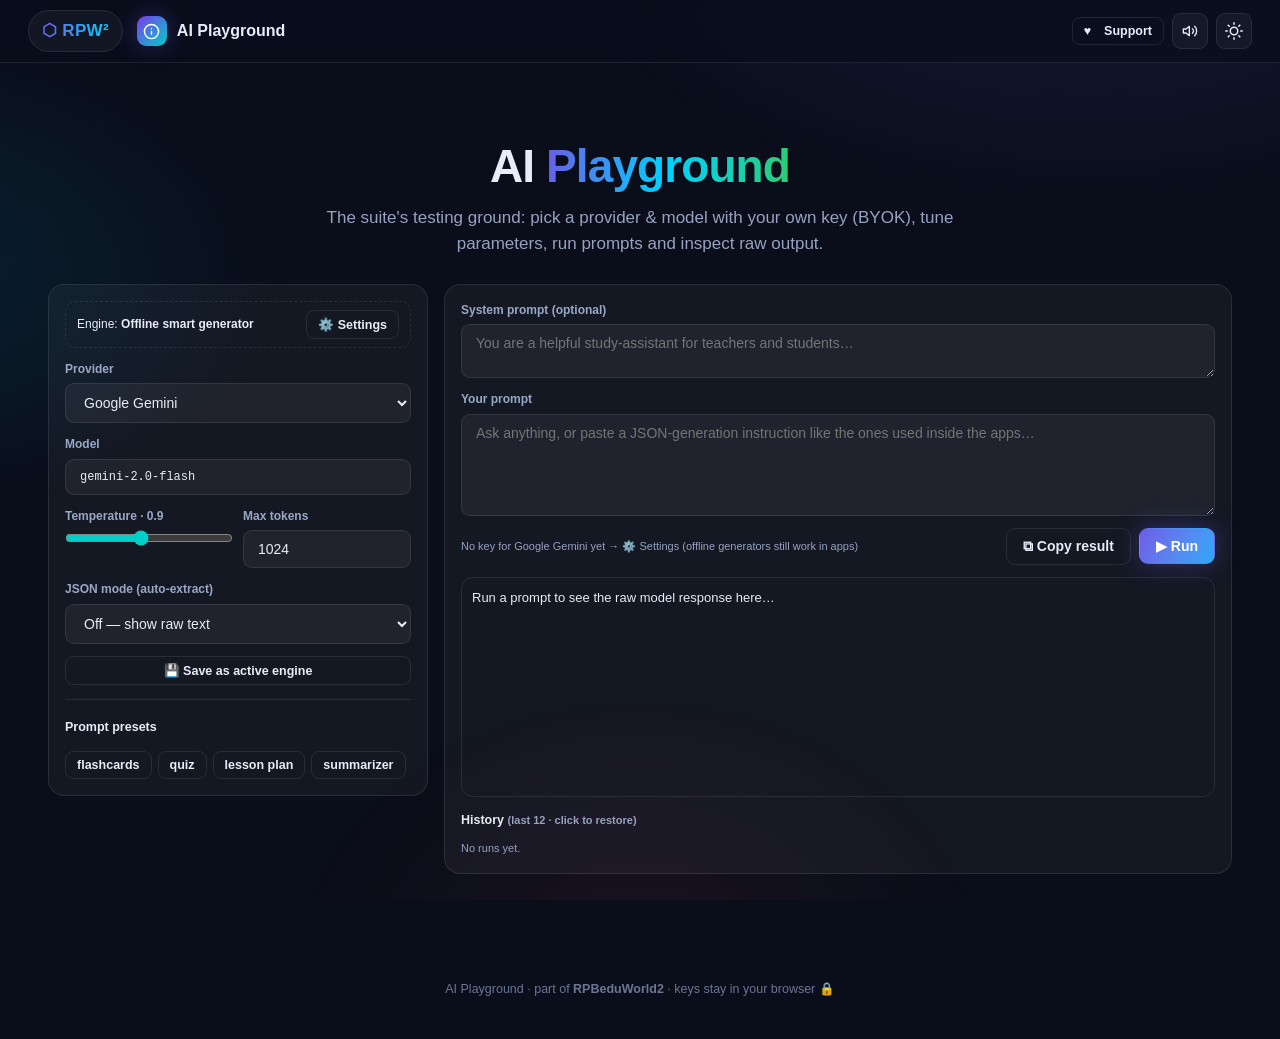
==== apps/ai-playground/index.html @ c5937f68 "publish: suite update 2026-08-23 15:46" ====
<!DOCTYPE html>
<html lang="en" data-theme="dark" style="--app-hue1:#7c3aed;--app-hue2:#00cec9">
<head>
<meta charset="UTF-8">
<meta name="viewport" content="width=device-width, initial-scale=1.0">
<title>AI Playground · RPBeduWorld2</title>
<meta name="description" content="Test AI providers, models and prompts — the RPBeduWorld2 generation testing ground.">
<link rel="icon" href="../../shared/favicon.svg">
<link rel="stylesheet" href="../../shared/rpw2.css">
<style>
 .pg-wrap{display:grid;grid-template-columns:minmax(280px,380px) 1fr;gap:16px;align-items:start}
 @media(max-width:860px){.pg-wrap{grid-template-columns:1fr}}
 .pg-card{background:var(--panel);border:1px solid var(--glass-brd);border-radius:16px;padding:16px}
 .pg-out{min-height:220px;white-space:pre-wrap;font-size:13.5px;line-height:1.6}
 .pg-mono{font-family:ui-monospace,SFMono-Regular,Menlo,monospace;font-size:12px}
 .pg-metrics{display:flex;flex-wrap:wrap;gap:8px;margin-top:10px}
 .pg-chip{font-size:11px;padding:3px 10px;border-radius:99px;border:1px solid var(--glass-brd);color:var(--muted)}
 #pgResp.err{color:#ff9bad}
 .pg-hist{max-height:180px;overflow:auto;display:flex;flex-direction:column;gap:6px;margin-top:8px}
 .pg-hitem{padding:8px 10px;border-radius:10px;background:rgba(255,255,255,.04);border-left:3px solid var(--app-hue1);cursor:pointer;font-size:12px}
 .pg-hitem:hover{background:rgba(255,255,255,.08)}
 input[type=range]{accent-color:#00cec9;width:100%}
</style>
</head>
<body>
<header class="rpw-topbar">
  <a class="rpw-home" href="../../index.html"><b>⬡ RPW²</b></a>
  <div class="rpw-app-title"></div>
  <div class="rpw-topbar-actions"><button class="rpw-theme-toggle" aria-label="Toggle theme"></button></div>
</header>
<main class="rpw-container">
 <section class="rpw-hero rpw-rise">
   <h1>AI <span class="grad">Playground</span></h1>
   <p>The suite's testing ground: pick a provider &amp; model with your own key (BYOK), tune parameters, run prompts and inspect raw output.</p>
 </section>

 <div class="pg-wrap">
  <!-- LEFT: configuration -->
  <div class="pg-card">
    <div class="ai-status"><span>Engine: <b id="engLbl"></b></span>
      <button class="rpw-btn sm ghost" id="btnSettings">⚙️ Settings</button></div>
    <div class="ai-row"><label>Provider</label>
      <select class="rpw-input" id="provSel"></select></div>
    <div class="ai-row" id="baseRow" style="display:none"><label>Custom base URL</label>
      <input class="rpw-input pg-mono" id="baseUrl" placeholder="https://host.example/v1"></div>
    <div class="ai-row"><label>Model</label>
      <input class="rpw-input pg-mono" id="modelInp" list="modelList" placeholder="model-id">
      <datalist id="modelList"></datalist></div>
    <div class="ai-grid2">
      <div class="ai-row"><label>Temperature · <span id="tempVal">0.9</span></label>
        <input type="range" id="tempRange" min="0" max="2" step="0.05" value="0.9"></div>
      <div class="ai-row"><label>Max tokens</label>
        <input class="rpw-input" type="number" id="maxTok" value="1024" min="32" max="8192"></div>
    </div>
    <div class="ai-row"><label>JSON mode (auto-extract)</label>
      <select class="rpw-input" id="jsonMode"><option value="no">Off — show raw text</option><option value="yes">On — parse JSON from reply</option></select></div>
    <button class="rpw-btn sm ghost" id="btnSaveCfg" style="width:100%">💾 Save as active engine</button>

    <hr style="border:none;border-top:1px solid var(--glass-brd);margin:14px 0">
    <b class="small">Prompt presets</b>
    <div class="row wrap mt-2" style="gap:6px" id="presets">
      <button class="rpw-btn sm ghost" data-pre='flashcards'>flashcards</button>
      <button class="rpw-btn sm ghost" data-pre='quiz'>quiz</button>
      <button class="rpw-btn sm ghost" data-pre='lesson'>lesson plan</button>
      <button class="rpw-btn sm ghost" data-pre='summarize'>summarizer</button>
    </div>
  </div>

  <!-- RIGHT: run area -->
  <div class="pg-card">
    <div class="ai-row"><label>System prompt (optional)</label>
      <textarea class="rpw-input" rows="2" id="sysP" placeholder="You are a helpful study-assistant for teachers and students…"></textarea></div>
    <div class="ai-row"><label>Your prompt</label>
      <textarea class="rpw-input" rows="5" id="userP" placeholder="Ask anything, or paste a JSON-generation instruction like the ones used inside the apps…"></textarea></div>
    <div class="row spread">
      <span class="tiny muted" id="hintLbl"></span>
      <div class="row" style="gap:8px">
        <button class="rpw-btn ghost" id="btnCopy">⧉ Copy result</button>
        <button class="rpw-btn primary" id="btnRun">▶ Run</button>
      </div>
    </div>
    <div class="ai-out pg-out mt-2" id="pgResp" style="margin-top:12px">Run a prompt to see the raw model response here…</div>
    <div class="pg-metrics" id="metrics"></div>

    <b class="small mt-3">History <span class="tiny muted">(last 12 · click to restore)</span></b>
    <div class="pg-hist" id="histBox"></div>
  </div>
 </div>
</main>
<footer class="rpw-footer">AI Playground · part of <b>RPBeduWorld2</b> · keys stay in your browser 🔒</footer>
<script src="../../shared/rpw2.js"></script>
<script src="../../shared/rpw2ai.js"></script>
<script src="../../shared/rpw2support.js"></script>
<script>
(function(){
"use strict";
const $=s=>document.querySelector(s);
RPW2.initTopbar("AI Playground","sparkles");
const {PROVIDERS,CFG}=RPW2.AI;

/* ---------- config controls ---------- */
const provSel=$("#provSel");
provSel.innerHTML=Object.entries(PROVIDERS).map(([id,p])=>
 `<option value="${id}" ${id===CFG.provider?"selected":""}>${p.name}${RPW2.AI.hasKey(id)?"  ✓":""}</option>`).join("");
function paintProv(){
 const p=provSel.value,P=PROVIDERS[p];
 $("#baseRow").style.display=p==="custom"?"block":"none";
 $("#modelList").innerHTML=P.models.map(m=>`<option value="${m}">`).join("");
 if(!$("#modelInp").value.trim()||$("#modelInp").dataset.forp!==p){
   $("#modelInp").value=(CFG.models[p]||CFG.defaults[p]||"");
   $("#modelInp").dataset.forp=p;
 }
 const key=CFG.keys[p]||"";
 $("#hintLbl").textContent=key?("Key loaded ✓ — requests go to "+P.name):("No key for "+P.name+" yet → ⚙️ Settings (offline generators still work in apps)");
 paintEng();
}
function paintEng(){ $("#engLbl").textContent=RPW2.AI.activeLabel(); }
provSel.onchange=paintProv;
$("#baseUrl").value=CFG.baseUrl||"";
$("#tempRange").oninput=e=>$("#tempVal").textContent=e.target.value;
paintProv();

$("#btnSettings").onclick=()=>RPW2.AI.settingsModal(()=>{paintProv();paintEng();
 provSel.innerHTML=Object.entries(PROVIDERS).map(([id,p])=>`<option value="${id}" ${id===CFG.provider?"selected":""}>${p.name}${RPW2.AI.hasKey(id)?"  ✓":""}</option>`).join("");paintProv();});
$("#btnSaveCfg").onclick=()=>{
 const p=provSel.value;
 CFG.provider=p;CFG.keys[p]=((CFG.keys[p]||"")); // key managed in settings
 CFG.models[p]=$("#modelInp").value.trim()||CFG.defaults[p]||"";
 CFG.baseUrl=$("#baseUrl").value.trim();
 RPW2.store.set("ai.provider",p);RPW2.store.set("ai.models",CFG.models);RPW2.store.set("ai.baseUrl",CFG.baseUrl);
 RPW2.toast("Active engine saved: "+PROVIDERS[p].name+" · "+(CFG.models[p]||"—"),"ok");paintEng();
};

/* ---------- presets ---------- */
const PRESETS={
 flashcards:{u:'Create 5 flashcards about "Photosynthesis". Respond ONLY with a JSON array of {"front":"...","back":"..."}.',s:"You are an expert educator.",j:"yes"},
 quiz:{u:'Write 4 multiple-choice questions about "World War II causes". Respond ONLY as JSON array of {"q":"...","answer":"...","wrongs":["","",""]}.',s:"You are an expert educator.",j:"yes"},
 lesson:{u:'Draft a mini lesson plan on "Supply and demand": objectives, hook, direct instruction, practice, exit ticket.',s:"You are a curriculum designer.",j:"no"},
 summarize:{u:'Summarize: Photosynthesis converts light energy into chemical energy stored in glucose. Chlorophyll absorbs light, water is split, oxygen is released, and carbon dioxide is fixed into sugars.',s:"",j:"no"}
};
document.querySelectorAll("#presets [data-pre]").forEach(b=>{
 b.onclick=()=>{const k=b.dataset.pre,p=PRESETS[k];
  $("#userP").value=p.u;$("#sysP").value=p.s;$("#jsonMode").value=p.j;};
});

/* ---------- history ---------- */
const HK="rpw2.ai.playground.history";
let hist=RPW2.store.get(HK,[]);
function paintHist(){
 $("#histBox").innerHTML=hist.length?hist.map((h,i)=>
  `<div class="pg-hitem" data-i="${i}"><b>${h.provider}·${h.model}</b> <span class="tiny muted">${h.ms}ms</span><br><span class="muted">${String(h.prompt).slice(0,80).replace(/</g,"&lt;")}…</span></div>`).join("")
  :'<span class="tiny muted">No runs yet.</span>';
 document.querySelectorAll(".pg-hitem").forEach(el=>el.onclick=()=>{
  const h=hist[+el.dataset.i];
  $("#userP").value=h.prompt;$("#sysP").value=h.sys||"";
  $("#pgResp").textContent=h.resp;$("#pgResp").className="ai-out pg-out"+(h.err?" err":"");
  $("#metrics").innerHTML=`<span class="pg-chip">${h.provider}</span><span class="pg-chip">${h.model}</span><span class="pg-chip">${h.ms} ms</span>`;
 });
}
paintHist();

/* ---------- run ---------- */
let lastResp="";
async function run(){
 const btn=$("#btnRun");btn.disabled=true;btn.innerHTML='<span class="ai-spin"></span>Running…';
 const resp=$("#pgResp");resp.className="ai-out pg-out";resp.textContent="Thinking…";
 $("#metrics").innerHTML="";
 const t0=performance.now(),p=provSel.value;
 try{
  const txt=await RPW2.AI.callLLM($("#userP").value,{
   provider:p,model:$("#modelInp").value.trim()||undefined,
   system:$("#sysP").value.trim()||undefined,
   temperature:+$("#tempRange").value,maxTokens:+$("#maxTok").value||1024});
  const ms=Math.round(performance.now()-t0);
  let out=txt;
  if($("#jsonMode").value==="yes"){
   try{out=JSON.stringify(RPW2.AI.extractJSON(txt),null,2);}catch(e){out+="\n\n⚠ Could not parse JSON ("+e.message+") — showing raw.";}
  }
  resp.textContent=out;lastResp=out;
  $("#metrics").innerHTML=`<span class="pg-chip">${PROVIDERS[p].name}</span><span class="pg-chip pg-mono">${$("#modelInp").value.trim()}</span><span class="pg-chip">${ms} ms</span><span class="pg-chip">${txt.length} chars</span>`;
  hist.unshift({provider:p,model:$("#modelInp").value.trim(),ms,prompt:$("#userP").value.slice(0,400),sys:$("#sysP").value.slice(0,300),resp:out.slice(0,4000),err:false});
 }catch(e){
  const ms=Math.round(performance.now()-t0);
  resp.className="ai-out pg-out err";resp.textContent="✖ "+e.message+"\n\nTips:\n• Check the key & model id in ⚙️ Settings\n• Free tiers rate-limit — wait and retry\n• OpenRouter lists models ending in \":free\"";
  $("#metrics").innerHTML=`<span class="pg-chip">${PROVIDERS[p].name}</span><span class="pg-chip">${ms} ms</span><span class="pg-chip">failed</span>`;
  hist.unshift({provider:p,model:$("#modelInp").value.trim(),ms,prompt:$("#userP").value.slice(0,400),sys:"",resp:e.message,err:true});
 }
 hist=hist.slice(0,12);RPW2.store.set(HK,hist);paintHist();
 btn.disabled=false;btn.textContent="▶ Run";
}
$("#btnRun").onclick=run;
document.addEventListener("keydown",e=>{
 if((e.metaKey||e.ctrlKey)&&e.key==="Enter")run();
});
$("#btnCopy").onclick=()=>{if(lastResp){navigator.clipboard.writeText(lastResp);RPW2.toast("Result copied","ok");}};
})();
</script>
</body>
</html>
---- shared/rpw2.css ----
/* ============================================================
   RPBeduWorld2 Design System — rpw2.css v1.0
   Dark-first · glass · gradients · zero dependencies
   ============================================================ */

:root {
  --rpw-font: -apple-system, BlinkMacSystemFont, "Segoe UI", Roboto, "Helvetica Neue", Arial, sans-serif;
  --rpw-mono: ui-monospace, SFMono-Regular, "SF Mono", Menlo, Consolas, monospace;
  --rpw-radius: 14px;
  --rpw-radius-sm: 9px;
  --rpw-radius-lg: 22px;
  --rpw-accent: #6c5ce7;
  --rpw-accent-2: #00d2ff;
  --rpw-ok: #2ecc71;
  --rpw-warn: #f39c12;
  --rpw-err: #ff4d6d;
}

html[data-theme="dark"] {
  --bg: #0a0e1a;
  --bg-2: #0f1526;
  --panel: rgba(255,255,255,.045);
  --panel-solid: #141b30;
  --glass-brd: rgba(255,255,255,.09);
  --txt: #e8ecf8;
  --txt-2: #98a2c0;
  --txt-3: #6b7694;
  --hover: rgba(255,255,255,.06);
  --shadow: 0 10px 40px rgba(0,0,0,.45);
  --glow: 0 0 24px rgba(108,92,231,.35);
  --input-bg: rgba(255,255,255,.05);
  color-scheme: dark;
}
html[data-theme="light"] {
  --bg: #f3f5fb;
  --bg-2: #ffffff;
  --panel: rgba(255,255,255,.75);
  --panel-solid: #ffffff;
  --glass-brd: rgba(20,30,60,.10);
  --txt: #1a2138;
  --txt-2: #55607e;
  --txt-3: #8a93ad;
  --hover: rgba(20,30,60,.05);
  --shadow: 0 10px 32px rgba(30,40,80,.12);
  --glow: 0 0 24px rgba(108,92,231,.18);
  --input-bg: rgba(20,30,60,.04);
  color-scheme: light;
}

* { box-sizing: border-box; margin: 0; padding: 0; }
html { scroll-behavior: smooth; }
body {
  font-family: var(--rpw-font);
  background: var(--bg);
  color: var(--txt);
  min-height: 100vh;
  line-height: 1.55;
  -webkit-font-smoothing: antialiased;
  transition: background .35s ease, color .35s ease;
}
body::before {
  content: ""; position: fixed; inset: 0; z-index: -1; pointer-events: none;
  background:
    radial-gradient(900px 500px at 85% -10%, rgba(108,92,231,.16), transparent 60%),
    radial-gradient(700px 420px at -10% 30%, rgba(0,210,255,.10), transparent 60%),
    radial-gradient(600px 500px at 50% 110%, rgba(255,77,109,.07), transparent 60%);
}
html[data-theme="light"] body::before { opacity: .6; }

::selection { background: rgba(108,92,231,.45); color: #fff; }
a { color: var(--rpw-accent-2); text-decoration: none; }
a:hover { text-decoration: underline; }
img { max-width: 100%; }
button { font-family: inherit; }
:focus-visible { outline: 2px solid var(--rpw-accent); outline-offset: 2px; border-radius: 4px; }

@media (prefers-reduced-motion: reduce) {
  *, *::before, *::after { animation-duration: .01ms !important; transition-duration: .01ms !important; }
}

/* ---------- Scrollbar ---------- */
::-webkit-scrollbar { width: 11px; height: 11px; }
::-webkit-scrollbar-track { background: transparent; }
::-webkit-scrollbar-thumb { background: var(--glass-brd); border-radius: 8px; border: 3px solid transparent; background-clip: padding-box; }
::-webkit-scrollbar-thumb:hover { background: var(--txt-3); border: 3px solid transparent; background-clip: padding-box; }

/* ---------- Topbar ---------- */
.rpw-topbar {
  position: sticky; top: 0; z-index: 90;
  display: flex; align-items: center; gap: 14px;
  padding: 10px clamp(14px, 4vw, 28px);
  background: color-mix(in srgb, var(--bg) 78%, transparent);
  backdrop-filter: blur(16px) saturate(1.3);
  -webkit-backdrop-filter: blur(16px) saturate(1.3);
  border-bottom: 1px solid var(--glass-brd);
}
.rpw-home {
  display: inline-flex; align-items: center; gap: 8px;
  font-weight: 800; font-size: 15px; letter-spacing: .02em;
  color: var(--txt); text-decoration: none !important;
  padding: 7px 13px; border-radius: 999px;
  border: 1px solid var(--glass-brd); background: var(--panel);
  transition: transform .18s ease, box-shadow .18s ease;
  white-space: nowrap;
}
.rpw-home:hover { transform: translateY(-1px); box-shadow: var(--glow); }
.rpw-home b { background: linear-gradient(100deg, var(--rpw-accent), var(--rpw-accent-2)); -webkit-background-clip: text; background-clip: text; color: transparent; font-size: 17px; }
.rpw-app-title { display: flex; align-items: center; gap: 10px; font-weight: 700; font-size: 16px; min-width: 0; }
.rpw-app-title .t-icon { width: 30px; height: 30px; flex: none; display: grid; place-items: center; border-radius: 9px;
  background: linear-gradient(135deg, var(--app-hue1, var(--rpw-accent)), var(--app-hue2, var(--rpw-accent-2))); color: #fff; box-shadow: var(--glow); }
.rpw-topbar-actions { margin-left: auto; display: flex; align-items: center; gap: 8px; }

/* ---------- Layout ---------- */
.rpw-container { max-width: 1240px; margin: 0 auto; padding: clamp(16px, 3.5vw, 34px) clamp(14px, 4vw, 28px) 80px; }
.rpw-hero { text-align: center; padding: clamp(18px, 4vw, 44px) 8px clamp(14px, 3vw, 26px); }
.rpw-hero h1 { font-size: clamp(26px, 5vw, 46px); font-weight: 900; letter-spacing: -.02em; line-height: 1.12; }
.rpw-hero h1 .grad { background: linear-gradient(95deg, var(--rpw-accent) 0%, var(--rpw-accent-2) 50%, var(--rpw-ok) 100%); -webkit-background-clip: text; background-clip: text; color: transparent; }
.rpw-hero p { color: var(--txt-2); max-width: 720px; margin: 12px auto 0; font-size: clamp(14px, 2vw, 17px); }
.rpw-grid { display: grid; gap: 16px; grid-template-columns: repeat(auto-fill, minmax(250px, 1fr)); }

/* ---------- Panels / Cards ---------- */
.rpw-panel {
  background: var(--panel); border: 1px solid var(--glass-brd);
  border-radius: var(--rpw-radius-lg); padding: clamp(16px, 2.5vw, 24px);
  backdrop-filter: blur(14px); -webkit-backdrop-filter: blur(14px);
  box-shadow: var(--shadow);
}
.rpw-card {
  background: var(--panel); border: 1px solid var(--glass-brd);
  border-radius: var(--rpw-radius); padding: 18px;
  transition: transform .2s ease, box-shadow .25s ease, border-color .25s ease;
}
.rpw-card.clickable { cursor: pointer; }
.rpw-card.clickable:hover { transform: translateY(-4px); border-color: color-mix(in srgb, var(--rpw-accent) 45%, var(--glass-brd)); box-shadow: var(--glow), var(--shadow); }
.rpw-section-title { font-size: 19px; font-weight: 800; letter-spacing: -.01em; margin-bottom: 14px; display: flex; align-items: center; gap: 9px; }
.rpw-section-title small { font-weight: 500; color: var(--txt-2); font-size: 13px; }

/* ---------- Buttons ---------- */
.rpw-btn {
  display: inline-flex; align-items: center; justify-content: center; gap: 8px;
  padding: 9px 16px; border-radius: var(--rpw-radius-sm);
  border: 1px solid var(--glass-brd); background: var(--panel);
  color: var(--txt); font-size: 14px; font-weight: 650; cursor: pointer;
  transition: transform .15s ease, box-shadow .2s ease, background .2s ease, opacity .2s;
  user-select: none; white-space: nowrap;
}
.rpw-btn:hover { background: var(--hover); transform: translateY(-1px); }
.rpw-btn:active { transform: translateY(0) scale(.98); }
.rpw-btn:disabled { opacity: .45; cursor: not-allowed; transform: none; }
.rpw-btn.primary {
  background: linear-gradient(120deg, var(--rpw-accent), color-mix(in srgb, var(--rpw-accent-2) 65%, var(--rpw-accent)));
  border-color: transparent; color: #fff; box-shadow: var(--glow);
}
.rpw-btn.primary:hover { filter: brightness(1.12); }
.rpw-btn.danger { background: linear-gradient(120deg, var(--rpw-err), #c9184a); border-color: transparent; color: #fff; }
.rpw-btn.ok { background: linear-gradient(120deg, #16a085, var(--rpw-ok)); border-color: transparent; color: #fff; }
.rpw-btn.ghost { background: transparent; }
.rpw-btn.sm { padding: 6px 11px; font-size: 12.5px; border-radius: 8px; }
.rpw-btn.lg { padding: 13px 26px; font-size: 16px; border-radius: 13px; }
.rpw-btn.icon-only { padding: 8px; width: 36px; height: 36px; }
.rpw-btn-row { display: flex; flex-wrap: wrap; gap: 9px; align-items: center; }

/* ---------- Forms ---------- */
.rpw-input, .rpw-select, .rpw-textarea {
  width: 100%; padding: 10px 14px; font-size: 14px; font-family: inherit;
  color: var(--txt); background: var(--input-bg);
  border: 1px solid var(--glass-brd); border-radius: var(--rpw-radius-sm);
  transition: border-color .2s ease, box-shadow .2s ease;
}
.rpw-input:focus, .rpw-select:focus, .rpw-textarea:focus {
  outline: none; border-color: var(--rpw-accent);
  box-shadow: 0 0 0 3px color-mix(in srgb, var(--rpw-accent) 25%, transparent);
}
.rpw-textarea { resize: vertical; min-height: 96px; line-height: 1.6; }
.rpw-label { display: block; font-size: 12.5px; font-weight: 700; color: var(--txt-2); text-transform: uppercase; letter-spacing: .06em; margin: 0 0 6px 2px; }
.rpw-field { margin-bottom: 15px; }
.rpw-search-wrap { position: relative; flex: 1; min-width: 160px; }
.rpw-search-wrap svg { position: absolute; left: 12px; top: 50%; transform: translateY(-50%); color: var(--txt-3); pointer-events: none; }
.rpw-search-wrap .rpw-input { padding-left: 38px; }

/* ---------- Badges & Chips ---------- */
.rpw-badge {
  display: inline-flex; align-items: center; gap: 5px;
  font-size: 11.5px; font-weight: 800; letter-spacing: .03em; text-transform: uppercase;
  padding: 3px 10px; border-radius: 999px;
  background: color-mix(in srgb, var(--rpw-accent) 16%, transparent);
  color: color-mix(in srgb, var(--rpw-accent) 70%, var(--txt));
  border: 1px solid color-mix(in srgb, var(--rpw-accent) 30%, transparent);
}
.rpw-badge.ok { background: rgba(46,204,113,.13); color: #58d68d; border-color: rgba(46,204,113,.3); }
html[data-theme="light"] .rpw-badge.ok { color: #14804a; }
.rpw-badge.warn { background: rgba(243,156,18,.13); color: #f5b041; border-color: rgba(243,156,18,.3); }
html[data-theme="light"] .rpw-badge.warn { color: #9a6400; }
.rpw-badge.err { background: rgba(255,77,109,.12); color: #ff6b88; border-color: rgba(255,77,109,.3); }
html[data-theme="light"] .rpw-badge.err { color: #b31237; }
.rpw-chip {
  display: inline-flex; align-items: center; gap: 6px; padding: 5px 12px;
  font-size: 12.5px; font-weight: 600; border-radius: 999px; cursor: pointer;
  background: var(--input-bg); border: 1px solid var(--glass-brd); color: var(--txt-2);
  transition: all .18s ease;
}
.rpw-chip:hover { color: var(--txt); border-color: var(--rpw-accent); }
.rpw-chip.active { background: linear-gradient(120deg, var(--rpw-accent), var(--rpw-accent-2)); color: #fff; border-color: transparent; box-shadow: var(--glow); }

/* ---------- Modal ---------- */
.rpw-modal-backdrop {
  position: fixed; inset: 0; z-index: 200; display: grid; place-items: center; padding: 18px;
  background: rgba(5,8,18,.66); backdrop-filter: blur(6px); -webkit-backdrop-filter: blur(6px);
  animation: rpwFadeIn .18s ease;
}
.rpw-modal {
  width: 100%; max-width: 560px; max-height: min(86vh, 900px); overflow: auto;
  background: var(--panel-solid); border: 1px solid var(--glass-brd);
  border-radius: var(--rpw-radius-lg); box-shadow: var(--shadow);
  animation: rpwPopIn .22s cubic-bezier(.34,1.56,.64,1);
}
.rpw-modal-head { display: flex; align-items: center; justify-content: space-between; gap: 10px; padding: 18px 22px 0; }
.rpw-modal-head h3 { font-size: 18px; font-weight: 800; }
.rpw-modal-body { padding: 16px 22px 22px; }
@keyframes rpwFadeIn { from { opacity: 0; } }
@keyframes rpwPopIn { from { opacity: 0; transform: scale(.94) translateY(8px); } }

/* ---------- Toasts ---------- */
.rpw-toasts { position: fixed; bottom: 18px; left: 50%; transform: translateX(-50%); z-index: 300; display: flex; flex-direction: column; gap: 8px; align-items: center; pointer-events: none; width: min(92vw, 480px); }
.rpw-toast {
  display: flex; align-items: center; gap: 10px; width: 100%;
  padding: 11px 16px; border-radius: 12px; font-size: 14px; font-weight: 600;
  background: var(--panel-solid); border: 1px solid var(--glass-brd); box-shadow: var(--shadow);
  animation: rpwToastIn .25s cubic-bezier(.34,1.56,.64,1);
}
.rpw-toast.ok { border-left: 3px solid var(--rpw-ok); }
.rpw-toast.err { border-left: 3px solid var(--rpw-err); }
.rpw-toast.info { border-left: 3px solid var(--rpw-accent-2); }
.rpw-toast.leaving { animation: rpwToastOut .3s ease forwards; }
@keyframes rpwToastIn { from { opacity: 0; transform: translateY(16px) scale(.95); } }
@keyframes rpwToastOut { to { opacity: 0; transform: translateY(10px) scale(.97); } }

/* ---------- Stats / KPI ---------- */
.rpw-kpis { display: grid; gap: 12px; grid-template-columns: repeat(auto-fit, minmax(140px, 1fr)); }
.rpw-kpi { text-align: center; padding: 16px 10px; border-radius: var(--rpw-radius); background: var(--panel); border: 1px solid var(--glass-brd); }
.rpw-kpi .num { font-size: clamp(22px, 3vw, 30px); font-weight: 900; background: linear-gradient(120deg, var(--rpw-accent), var(--rpw-accent-2)); -webkit-background-clip: text; background-clip: text; color: transparent; line-height: 1.15; }
.rpw-kpi .lbl { font-size: 11.5px; font-weight: 700; color: var(--txt-2); text-transform: uppercase; letter-spacing: .07em; margin-top: 3px; }

/* ---------- Empty state ---------- */
.rpw-empty { text-align: center; padding: 48px 20px; color: var(--txt-2); }
.rpw-empty .big { font-size: 44px; margin-bottom: 10px; opacity: .8; }
.rpw-empty h3 { color: var(--txt); font-size: 17px; margin-bottom: 6px; }
.rpw-empty p { font-size: 14px; max-width: 400px; margin: 0 auto 16px; }

/* ---------- Progress ---------- */
.rpw-progress { height: 9px; border-radius: 99px; background: var(--input-bg); overflow: hidden; border: 1px solid var(--glass-brd); }
.rpw-progress > div { height: 100%; border-radius: 99px; background: linear-gradient(90deg, var(--rpw-accent), var(--rpw-accent-2)); transition: width .5s cubic-bezier(.22,1,.36,1); }

/* ---------- Tables ---------- */
.rpw-table { width: 100%; border-collapse: collapse; font-size: 13.5px; }
.rpw-table th { text-align: left; font-size: 11px; text-transform: uppercase; letter-spacing: .07em; color: var(--txt-2); padding: 8px 12px; border-bottom: 1px solid var(--glass-brd); }
.rpw-table td { padding: 10px 12px; border-bottom: 1px solid var(--glass-brd); }
.rpw-table tr:last-child td { border-bottom: none; }
.rpw-table tbody tr { transition: background .15s ease; }
.rpw-table tbody tr:hover { background: var(--hover); }

/* ---------- Tabs ---------- */
.rpw-tabs { display: flex; gap: 4px; flex-wrap: wrap; border-bottom: 1px solid var(--glass-brd); margin-bottom: 18px; overflow-x: auto; }
.rpw-tab {
  padding: 9px 16px; font-size: 13.5px; font-weight: 700; color: var(--txt-2);
  border: none; background: none; cursor: pointer; border-radius: 9px 9px 0 0;
  border-bottom: 2.5px solid transparent; transition: all .18s ease; white-space: nowrap;
}
.rpw-tab:hover { color: var(--txt); background: var(--hover); }
.rpw-tab.active { color: var(--txt); border-bottom-color: var(--rpw-accent); background: linear-gradient(to top, color-mix(in srgb, var(--rpw-accent) 12%, transparent), transparent); }

/* ---------- Utilities ---------- */
.row { display: flex; align-items: center; gap: 10px; }
.row.wrap { flex-wrap: wrap; }
.spread { justify-content: space-between; }
.grow { flex: 1; min-width: 0; }
.muted { color: var(--txt-2); }
.faint { color: var(--txt-3); }
.mono { font-family: var(--rpw-mono); }
.small { font-size: 12.5px; }
.tiny { font-size: 11px; }
.bold { font-weight: 700; }
.center { text-align: center; }
.mt-1 { margin-top: 6px; } .mt-2 { margin-top: 12px; } .mt-3 { margin-top: 20px; } .mt-4 { margin-top: 30px; }
.mb-1 { margin-bottom: 6px; } .mb-2 { margin-bottom: 12px; } .mb-3 { margin-bottom: 20px; }
.hidden { display: none !important; }
.truncate { overflow: hidden; text-overflow: ellipsis; white-space: nowrap; }
.grad-text { background: linear-gradient(100deg, var(--rpw-accent), var(--rpw-accent-2)); -webkit-background-clip: text; background-clip: text; color: transparent; }
.divider { height: 1px; background: var(--glass-brd); margin: 18px 0; border: none; }

/* ---------- Footer ---------- */
.rpw-footer { text-align: center; padding: 26px 16px 40px; color: var(--txt-3); font-size: 12.5px; }
.rpw-footer a { color: var(--txt-2); }

/* ---------- Animations ---------- */
@keyframes rpwRise { from { opacity: 0; transform: translateY(14px); } to { opacity: 1; transform: none; } }
.rpw-rise { animation: rpwRise .45s cubic-bezier(.22,1,.36,1) both; }
.rpw-rise:nth-child(2) { animation-delay: .05s; } .rpw-rise:nth-child(3) { animation-delay: .1s; }
.rpw-rise:nth-child(4) { animation-delay: .15s; } .rpw-rise:nth-child(5) { animation-delay: .2s; }
@keyframes rpwPulseGlow { 0%,100% { box-shadow: 0 0 18px rgba(108,92,231,.3);} 50% { box-shadow: 0 0 34px rgba(108,92,231,.6);} }
.rpw-pulse { animation: rpwPulseGlow 2.4s ease-in-out infinite; }
@keyframes rpwSpin { to { transform: rotate(360deg); } }
.rpw-spin { animation: rpwSpin .9s linear infinite; }

/* ---------- Print ---------- */
@media print {
  .rpw-topbar, .rpw-toasts, .no-print { display: none !important; }
  body { background: #fff; color: #000; }
  body::before { display: none; }
}
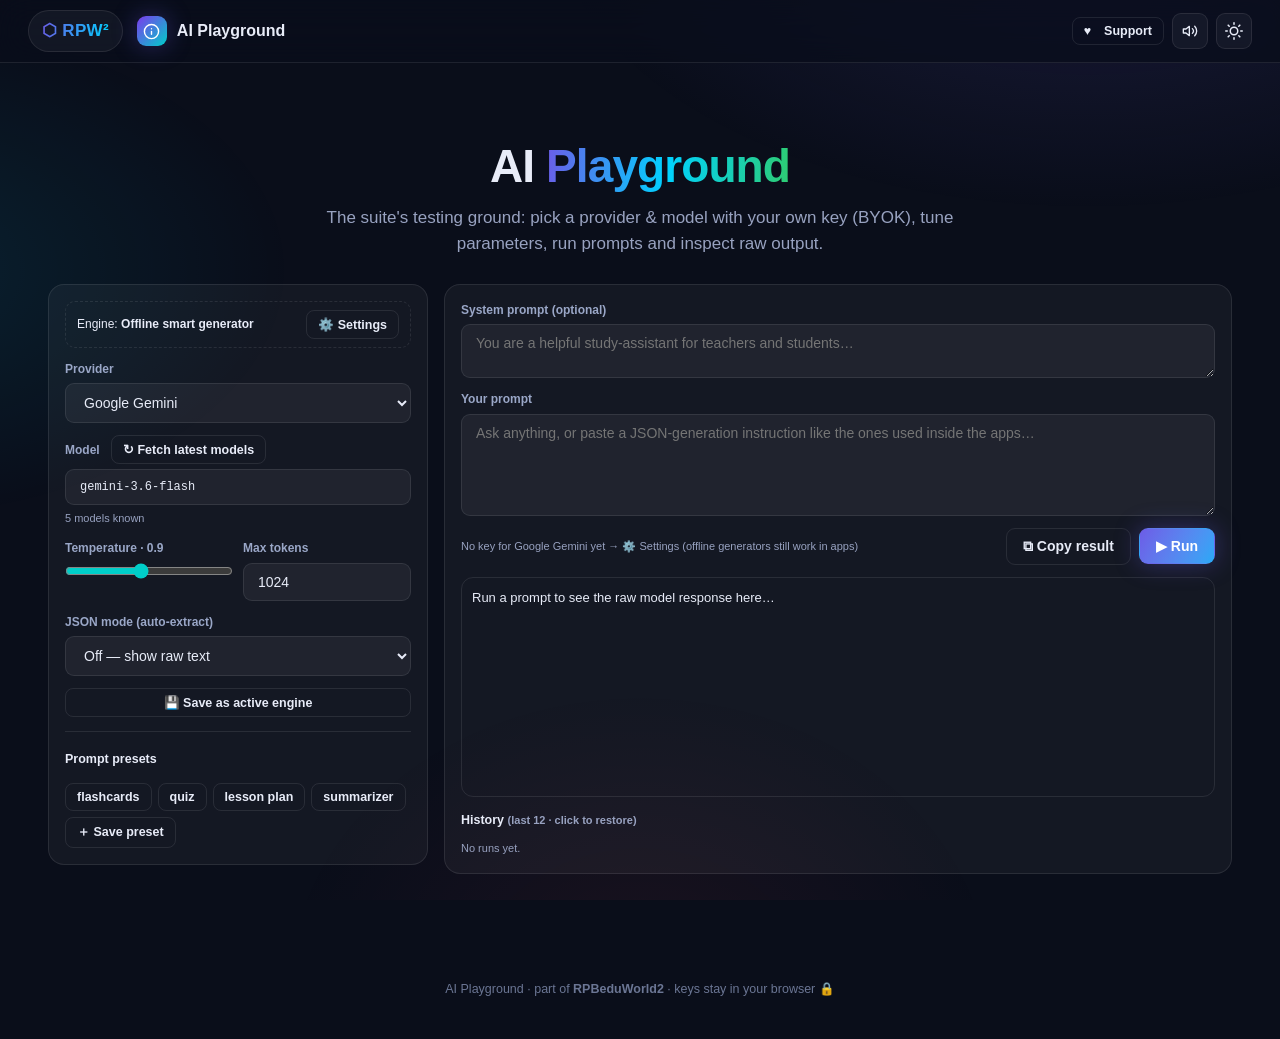
==== commit 79bc7b51: "publish: suite update 2026-08-23 17:13" ====
--- a/apps/ai-playground/index.html
+++ b/apps/ai-playground/index.html
@@ -43,9 +43,10 @@
       <select class="rpw-input" id="provSel"></select></div>
     <div class="ai-row" id="baseRow" style="display:none"><label>Custom base URL</label>
       <input class="rpw-input pg-mono" id="baseUrl" placeholder="https://host.example/v1"></div>
-    <div class="ai-row"><label>Model</label>
+    <div class="ai-row"><label>Model <button class="rpw-btn sm ghost" id="btnFetchMdl" style="margin-left:8px">↻ Fetch latest models</button></label>
       <input class="rpw-input pg-mono" id="modelInp" list="modelList" placeholder="model-id">
-      <datalist id="modelList"></datalist></div>
+      <datalist id="modelList"></datalist>
+      <div class="tiny muted" id="mdlInfo"></div></div>
     <div class="ai-grid2">
       <div class="ai-row"><label>Temperature · <span id="tempVal">0.9</span></label>
         <input type="range" id="tempRange" min="0" max="2" step="0.05" value="0.9"></div>
@@ -63,6 +64,7 @@
       <button class="rpw-btn sm ghost" data-pre='quiz'>quiz</button>
       <button class="rpw-btn sm ghost" data-pre='lesson'>lesson plan</button>
       <button class="rpw-btn sm ghost" data-pre='summarize'>summarizer</button>
+      <button class="rpw-btn sm ghost" id="btnSavePre" title="Save current system+user prompts & JSON mode as a preset (shift-click a saved preset to delete)">＋ Save preset</button>
     </div>
   </div>
 
@@ -105,7 +107,7 @@
 function paintProv(){
  const p=provSel.value,P=PROVIDERS[p];
  $("#baseRow").style.display=p==="custom"?"block":"none";
- $("#modelList").innerHTML=P.models.map(m=>`<option value="${m}">`).join("");
+ fillModels(p);
  if(!$("#modelInp").value.trim()||$("#modelInp").dataset.forp!==p){
    $("#modelInp").value=(CFG.models[p]||CFG.defaults[p]||"");
    $("#modelInp").dataset.forp=p;
@@ -115,12 +117,28 @@
  paintEng();
 }
 function paintEng(){ $("#engLbl").textContent=RPW2.AI.activeLabel(); }
-provSel.onchange=paintProv;
+function fillModels(p){
+ const l=RPW2.AI.modelOptionsFor(p);
+ $("#modelList").innerHTML=l.map(m=>`<option value="${m}">`).join("");
+ $("#mdlInfo").textContent=l.length?(l.length+" models known"+(RPW2.AI.catalogOf(p).length?" (live catalog cached)":"")):"";
+}
+async function fetchModels(){
+ const p=provSel.value,btn=$("#btnFetchMdl");
+ btn.disabled=true;btn.textContent="Fetching…";
+ try{
+  const l=await RPW2.AI.listModels(p);
+  fillModels(p);
+  RPW2.toast(l.length?("Loaded "+l.length+" live models from "+PROVIDERS[p].name):("Provider returned no models — check key/base URL"),l.length?"ok":"info");
+ }catch(e){RPW2.toast("Model fetch failed: "+e.message,"err");}
+ btn.disabled=false;btn.textContent="↻ Fetch latest models";
+}
+$("#btnFetchMdl").onclick=fetchModels;
+provSel.onchange=()=>{paintProv();if(RPW2.AI.hasKey(provSel.value)&&!RPW2.AI.catalogOf(provSel.value).length)fetchModels();};
 $("#baseUrl").value=CFG.baseUrl||"";
 $("#tempRange").oninput=e=>$("#tempVal").textContent=e.target.value;
 paintProv();
 
-$("#btnSettings").onclick=()=>RPW2.AI.settingsModal(()=>{paintProv();paintEng();
+$("#btnSettings").onclick=()=>RPW2.AI.settingsModal(()=>{fillModels(CFG.provider);paintProv();paintEng();
  provSel.innerHTML=Object.entries(PROVIDERS).map(([id,p])=>`<option value="${id}" ${id===CFG.provider?"selected":""}>${p.name}${RPW2.AI.hasKey(id)?"  ✓":""}</option>`).join("");paintProv();});
 $("#btnSaveCfg").onclick=()=>{
  const p=provSel.value;
@@ -138,10 +156,40 @@
  lesson:{u:'Draft a mini lesson plan on "Supply and demand": objectives, hook, direct instruction, practice, exit ticket.',s:"You are a curriculum designer.",j:"no"},
  summarize:{u:'Summarize: Photosynthesis converts light energy into chemical energy stored in glucose. Chlorophyll absorbs light, water is split, oxygen is released, and carbon dioxide is fixed into sugars.',s:"",j:"no"}
 };
+const CUSTOM_PRESETS=(()=>{let c=RPW2.store.get("rpw2.ai.playground.presets",{});return{
+ all:()=>c,
+ add(n,d){c[n]=d;RPW2.store.set("rpw2.ai.playground.presets",c);paintCustomPresets();},
+ del(n){delete c[n];RPW2.store.set("rpw2.ai.playground.presets",c);paintCustomPresets();}
+};})();
+function applyPre(d){$("#userP").value=d.u;$("#sysP").value=d.s||"";$("#jsonMode").value=d.j||"no";}
 document.querySelectorAll("#presets [data-pre]").forEach(b=>{
- b.onclick=()=>{const k=b.dataset.pre,p=PRESETS[k];
-  $("#userP").value=p.u;$("#sysP").value=p.s;$("#jsonMode").value=p.j;};
+ b.onclick=()=>applyPre(PRESETS[b.dataset.pre]);
 });
+function paintCustomPresets(){
+ document.querySelectorAll("[data-cpre]").forEach(el=>el.remove());
+ const names=Object.keys(CUSTOM_PRESETS.all());
+ if(!names.length)return;
+ const holder=document.createDocumentFragment();
+ names.forEach(n=>{
+  const b=document.createElement("button");
+  b.className="rpw-btn sm ghost";b.dataset.cpre=n;b.title="Shift-click to delete";
+  b.textContent="★ "+n;
+  b.onclick=e=>{
+   if(e.shiftKey){CUSTOM_PRESETS.del(n);return;}
+   applyPre(CUSTOM_PRESETS.all()[n]);
+  };
+  holder.appendChild(b);
+ });
+ $("#presets").appendChild(holder);
+}
+$("#btnSavePre").onclick=()=>{
+ const u=$("#userP").value.trim();
+ if(!u){RPW2.toast("Write a prompt first","err");return;}
+ let n=prompt("Preset name:");if(!n)return;n=n.trim().slice(0,24);if(!n)return;
+ CUSTOM_PRESETS.add(n,{u,s:$("#sysP").value,j:$("#jsonMode").value});
+ RPW2.toast("Preset saved: "+n,"ok");
+};
+paintCustomPresets();
 
 /* ---------- history ---------- */
 const HK="rpw2.ai.playground.history";
--- a/shared/rpw2.css
+++ b/shared/rpw2.css
@@ -308,3 +308,5 @@
   body { background: #fff; color: #000; }
   body::before { display: none; }
 }
+.ai-keylink{margin-left:8px;font-size:.78rem;color:var(--acc,#7aa2ff);text-decoration:none;border-bottom:1px dashed currentcolor}
+.ai-keylink:hover{filter:brightness(1.2)}
